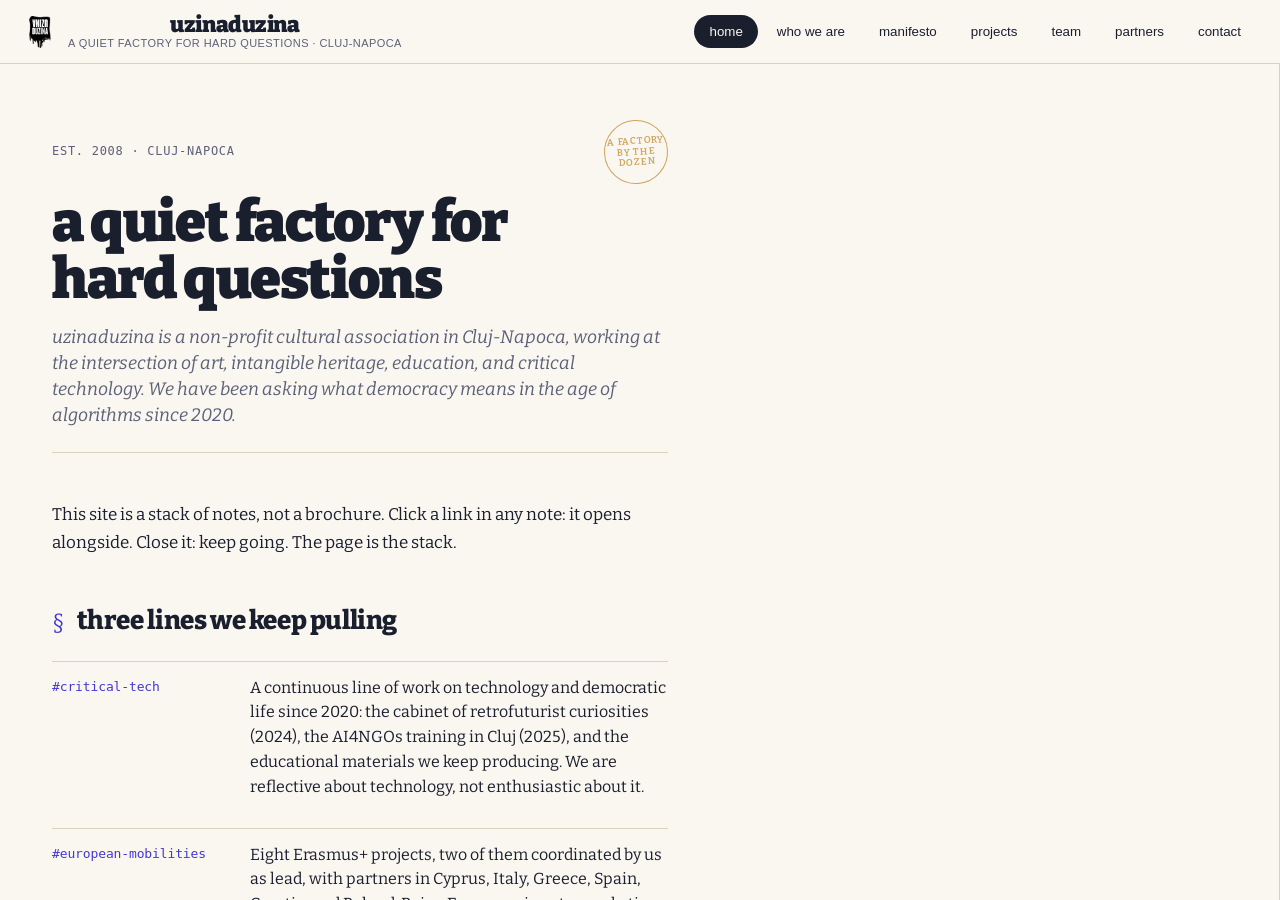
==== index.html @ 13a7df8e "Initial commit: uzinaduzina.org static site Stacked-notes website. Plain HTML/CSS/JS — no build fram" ====
<!doctype html>
<html lang="en">
<head>
<meta charset="utf-8">
<meta name="viewport" content="width=device-width, initial-scale=1">
<title>uzinaduzina · a quiet factory for hard questions</title>
<meta name="description" content="uzinaduzina is a non-profit cultural association in Cluj-Napoca, working at the intersection of art, intangible heritage, education, and critical technology. Five years of work on AI and democracy, 17 European projects, 11 partners across six countries.">
<link rel="canonical" href="https://uzinaduzina.org/">
<script>
// Suppress benign ResizeObserver loop warning (browser-internal, not user code).
window.addEventListener('error', (e) => {
  if (e && e.message && /ResizeObserver loop/i.test(e.message)) {
    e.stopImmediatePropagation();
    e.preventDefault();
    return false;
  }
}, true);
const _origErr = window.onerror;
window.onerror = function(msg) {
  if (typeof msg === 'string' && /ResizeObserver loop/i.test(msg)) return true;
  if (_origErr) return _origErr.apply(this, arguments);
  return false;
};
</script>
<link rel="stylesheet" href="assets/site.css">
</head>
<body>

<header class="chrome">
  <button class="brand" type="button" aria-label="uzinaduzina home">
    <img src="assets/logo-uzinaduzina.png" alt="">
    <span class="brand-mark">
      <span class="name">uzinaduzina</span>
      <span class="tag">a quiet factory for hard questions · Cluj-Napoca</span>
    </span>
  </button>

  <nav class="chrome-nav" aria-label="primary"></nav>
</header>

<main class="stack" aria-label="stacked notes">
  <div class="stack-inner"></div>
</main>

<script src="assets/data.js"></script>
<script src="notes.js"></script>
<script src="app.js"></script>
</body>
</html>
---- assets/site.css ----
/* uzinaduzina · stacked-notes website
 * Bold, playful, editorial. Each note is a "card" in a horizontally-stacked column.
 * Click a link, the next note pushes in from the right.
 * Mobile: notes stack vertically, only one visible at a time.
 */

@import url('tokens.css');

* { box-sizing: border-box; }

html, body {
  height: 100%;
  margin: 0;
  background: var(--bg);
  color: var(--ink);
  overflow: hidden; /* the stack scroller handles layout */
}

@media (max-width: 900px) {
  html, body { overflow: auto; }
}

a { text-decoration: none; }
button { font-family: inherit; }

/* ============ TOP CHROME ============ */

.chrome {
  position: fixed;
  top: 0; left: 0; right: 0;
  z-index: 50;
  display: flex;
  align-items: center;
  gap: var(--space-5);
  padding: 14px 24px;
  background: var(--bg);
  border-bottom: 1px solid var(--rule);
}

.brand {
  display: flex;
  align-items: center;
  gap: 12px;
  cursor: pointer;
  border: 0;
  background: transparent;
  padding: 0;
}
.brand img {
  height: 32px;
  width: auto;
  display: block;
}
.brand-mark {
  display: flex;
  flex-direction: column;
  line-height: 1;
}
.brand-mark .name {
  font-family: var(--font-display);
  font-weight: 900;
  font-size: 22px;
  letter-spacing: -0.02em;
  color: var(--ink);
}
.brand-mark .tag {
  font-family: var(--font-ui);
  font-size: 11px;
  letter-spacing: var(--tracking-meta);
  text-transform: uppercase;
  color: var(--ink-muted);
  margin-top: 2px;
}

.chrome-nav {
  margin-left: auto; /* push primary nav to the right edge */
  display: flex;
  gap: 4px;
  font-family: var(--font-ui);
  font-size: 13px;
  font-weight: 500;
}
.chrome-nav button {
  padding: 8px 14px;
  background: transparent;
  border: 1px solid transparent;
  border-radius: 999px;
  cursor: pointer;
  color: var(--ink);
  transition: background var(--dur-fast) var(--ease-out);
}
.chrome-nav button:hover { background: var(--bg-paper); }
.chrome-nav button.is-active {
  background: var(--ink);
  color: var(--bg);
}

@media (max-width: 720px) {
  .chrome { padding: 10px 14px; gap: 12px; }
  .brand-mark .tag { display: none; }
  .chrome-nav { display: none; }
}

/* ============ STACK ============ */

.stack {
  position: fixed;
  top: 64px;
  left: 0;
  right: 0;
  bottom: 0;
  overflow: hidden;
}

.stack-inner {
  display: flex;
  align-items: stretch;
  height: 100%;
  width: 100%;
}

/* ============ NOTE CARD ============ */

/* Default = active note: takes the remaining width, scrollable. */
.note {
  position: relative;
  /* Active default: grow to fill the remaining space. Spines override below. */
  flex-grow: 1;
  flex-shrink: 1;
  flex-basis: 0;
  min-width: 0;
  height: 100%;
  background: var(--bg);
  border-right: 1px solid var(--rule);
  overflow-y: auto;
  scrollbar-width: thin;
  scrollbar-color: var(--rule) transparent;
  /* Width transitions when a column is promoted to active or demoted to spine.
     Both flex-grow and flex-basis are interpolated; together they smoothly
     resize from 64px → fill (and back). */
  transition:
    flex-grow var(--dur-active, 380ms) cubic-bezier(.2, 0, 0, 1),
    flex-basis var(--dur-active, 380ms) cubic-bezier(.2, 0, 0, 1),
    flex-shrink var(--dur-active, 380ms) cubic-bezier(.2, 0, 0, 1),
    background var(--dur-base) var(--ease-out);
  animation: noteSlide 380ms var(--ease-out);
}
.note::-webkit-scrollbar { width: 6px; }
.note::-webkit-scrollbar-thumb { background: var(--rule); border-radius: 3px; }

@keyframes noteSlide {
  from { transform: translateX(20px); opacity: 0; }
  to { transform: translateX(0); opacity: 1; }
}

/* Stacked (collapsed) notes: vertical spines on the left edge. */
.note.is-spine {
  flex-grow: 0;
  flex-shrink: 0;
  flex-basis: 64px;
  width: auto;
  overflow: hidden;
  cursor: pointer;
  background: var(--bg-paper);
  border-right: 1px solid var(--rule);
  animation: none;
}
.note.is-spine:hover { background: var(--bg-sunk); width: 72px; }
.note.is-spine[data-accent="ochre"] { background: #F4E9D0; }
.note.is-spine[data-accent="green"] { background: #E7EEDD; }
.note.is-spine[data-accent="indigo"] { background: var(--accent-soft); }

/* Hide normal note innards on spines */
.note.is-spine .note-inner { display: none; }
.note.is-spine .scroll-hint { display: none; }

/* Spine custom UI */
.spine-head {
  display: none;
}
.note.is-spine .spine-head {
  display: flex;
  flex-direction: column;
  height: 100%;
  /* top padding leaves the X clear (28px button + 10px offset + 12px gap);
     bottom padding leaves the depth number clear */
  padding: 50px 0 38px;
  position: relative;
}

.note.is-spine .spine-close {
  position: absolute;
  top: 10px;
  left: 50%;
  transform: translateX(-50%);
  width: 28px;
  height: 28px;
  border-radius: 999px;
  border: 1px solid var(--ink);
  background: var(--bg);
  cursor: pointer;
  display: flex;
  align-items: center;
  justify-content: center;
  font-size: 16px;
  line-height: 1;
  color: var(--ink);
  transition: all var(--dur-fast) var(--ease-out);
  z-index: 5;
  font-family: var(--font-display);
  font-weight: 700;
}
.note.is-spine .spine-close:hover {
  background: var(--ink);
  color: var(--bg);
}

.note.is-spine .spine-num {
  position: absolute;
  bottom: 12px;
  left: 0;
  right: 0;
  text-align: center;
  font-family: var(--font-mono);
  font-size: 11px;
  color: var(--ink-muted);
  letter-spacing: 0.06em;
}

/* Big rotated label running up the spine */
.note.is-spine .spine-label {
  flex: 1;
  display: flex;
  align-items: center;
  justify-content: center;
  font-family: var(--font-display);
  font-weight: 800;
  font-size: 18px;
  letter-spacing: -0.01em;
  color: var(--ink);
  /* rotate to read bottom-to-top */
  writing-mode: vertical-rl;
  transform: rotate(180deg);
  white-space: nowrap;
  padding: 24px 0;
  text-overflow: ellipsis;
  overflow: hidden;
  max-height: 100%;
}

.note.is-spine .spine-kicker {
  font-family: var(--font-ui);
  font-size: 10px;
  font-weight: 600;
  letter-spacing: 0.14em;
  text-transform: uppercase;
  color: var(--ink-muted);
  writing-mode: vertical-rl;
  transform: rotate(180deg);
  text-align: center;
  white-space: nowrap;
  margin: 0 auto;
}

.note.is-spine[data-accent="ochre"] .spine-kicker::before,
.note.is-spine[data-accent="green"] .spine-kicker::before,
.note.is-spine[data-accent="indigo"] .spine-kicker::before {
  content: "";
  display: block;
  width: 10px;
  height: 10px;
  border-radius: 999px;
  margin: 0 auto 8px;
  background: var(--accent);
}
.note.is-spine[data-accent="ochre"] .spine-kicker::before { background: var(--ochre); }
.note.is-spine[data-accent="green"] .spine-kicker::before { background: var(--green); }

/* The first note in the stack (when active) has paper background — feels like the cover */
.note.is-active[data-id="home"] { background: var(--bg-paper); }

/* Distinct backgrounds per accent on the active note — playful variety */
.note.is-active[data-accent="ochre"] { background: #FDF7EC; }
.note.is-active[data-accent="green"] { background: #F4F6EE; }
.note.is-active[data-accent="indigo"] { background: var(--bg); }

.note-inner {
  padding: 48px 52px 96px;
  max-width: 720px;
}

@media (max-width: 720px) {
  /* Mobile layout, mirroring desktop's left↔right "column" idea on the
     vertical axis:
       chrome (fixed at the top) → active note (fills the middle) → all
       remaining spines pinned together at the bottom.
     Tapping a bottom spine promotes it to the active position; the previous
     active joins the bottom stack. */
  :root {
    --chrome-h: 54px;        /* fixed chrome bar height on mobile */
    --spine-h: 46px;         /* one spine row height */
  }

  /* The page (body) is the scroll container on mobile. */
  html, body {
    height: auto;
    overflow: visible;
  }
  .stack {
    position: static;
    top: auto;
    overflow: visible;
    height: auto;
  }
  .stack-inner {
    flex-direction: column;
    width: 100%;
    padding-top: var(--chrome-h);
    /* reserve room at the bottom equal to the stacked spine bar */
    padding-bottom: calc(var(--spine-count, 0) * var(--spine-h));
  }

  .note {
    width: 100%;
    height: auto;
    border-right: 0;
    border-bottom: 1px solid var(--rule);
    overflow: visible;
    transition: background var(--dur-base) var(--ease-out);
  }

  /* Active note: appears immediately below the chrome and takes whatever
     vertical room remains after the chrome and the bottom spine bar. */
  .note.is-active {
    order: 1;
    flex-basis: auto;
    flex-grow: 0;
    height: auto;
    min-height: calc(100vh - var(--chrome-h) - var(--spine-count, 0) * var(--spine-h));
  }

  /* Spines: pinned at the bottom of the viewport, stacked one above the
     other. --spine-index is set by app.js: 0 = bottom-most, growing upward. */
  .note.is-spine {
    order: 2;
    position: fixed;
    left: 0;
    right: 0;
    bottom: calc(var(--spine-index, 0) * var(--spine-h));
    width: 100%;
    height: var(--spine-h);
    min-height: var(--spine-h);
    flex-basis: auto;
    overflow: hidden;
    z-index: 10;
    border-top: 1px solid var(--rule);
    border-bottom: 0;
  }
  /* The single spine row immediately above the active border looks heavier
     because the active's own bottom border and the spine's top border meet.
     Drop one of them on the top-most spine. */
  .note.is-spine .spine-head {
    flex-direction: row;
    align-items: center;
    height: 100%;
    padding: 0 14px;
    gap: 12px;
  }
  .note.is-spine .spine-close {
    position: static;
    transform: none;
    flex-shrink: 0;
    width: 26px;
    height: 26px;
  }
  .note.is-spine .spine-label {
    writing-mode: horizontal-tb;
    transform: none;
    flex: 1;
    justify-content: flex-start;
    font-size: 15px;
    padding: 0;
    white-space: nowrap;
    overflow: hidden;
    text-overflow: ellipsis;
    display: block;
    line-height: 1.2;
    text-align: left;
  }
  .note.is-spine .spine-kicker {
    writing-mode: horizontal-tb;
    transform: none;
    margin: 0;
    flex-shrink: 0;
    /* hide the rotated kicker on the bottom strip — too noisy at this size */
    display: none;
  }
  .note.is-spine .spine-kicker::before { display: none; }
  .note.is-spine .spine-num {
    position: static;
    flex-shrink: 0;
  }

  .note-inner { padding: 28px 20px 56px; }
}

/* ============ NOTE HEADER ============ */

.note-head {
  position: relative;
  margin-bottom: var(--space-7);
  padding-bottom: var(--space-5);
  padding-right: 56px; /* reserve room for the close × so titles don't run into it */
  border-bottom: 1px solid var(--rule);
}
.note:first-child .note-head { padding-right: 0; }

.note-kicker {
  font-family: var(--font-ui);
  font-size: 11px;
  font-weight: 600;
  letter-spacing: 0.14em;
  text-transform: uppercase;
  color: var(--ink-muted);
  margin-bottom: 18px;
  display: flex;
  align-items: center;
  gap: 10px;
}
.note-kicker::before {
  content: "";
  display: inline-block;
  width: 14px;
  height: 14px;
  border-radius: 999px;
  background: var(--accent);
}
.note[data-accent="ochre"] .note-kicker::before { background: var(--ochre); }
.note[data-accent="green"] .note-kicker::before { background: var(--green); }

.note-title {
  font-family: var(--font-display);
  font-weight: 900;
  font-size: clamp(36px, 4.6vw, 56px);
  line-height: 1.02;
  letter-spacing: -0.025em;
  color: var(--ink);
  margin: 0 0 16px;
  text-wrap: balance;
}

.note-title em {
  font-style: italic;
  color: var(--accent);
}
.note[data-accent="ochre"] .note-title em { color: var(--ochre); }
.note[data-accent="green"] .note-title em { color: var(--green); }

.note-subtitle {
  font-family: var(--font-body);
  font-size: 18px;
  font-style: italic;
  line-height: 1.45;
  color: var(--ink-muted);
  margin: 0;
}

.note-pills {
  display: flex;
  flex-wrap: wrap;
  gap: 6px;
  margin-top: 18px;
}
.note-pill {
  font-family: var(--font-ui);
  font-size: 11px;
  letter-spacing: 0.04em;
  font-weight: 500;
  padding: 4px 10px;
  border: 1px solid var(--rule);
  border-radius: 999px;
  color: var(--ink-muted);
  background: var(--bg);
}
.note-pill.on {
  background: var(--green-soft);
  border-color: transparent;
  color: var(--green);
  font-weight: 600;
}

/* close button on each note (except first) */
.note-close {
  position: absolute;
  top: 20px;
  right: 20px;
  width: 32px;
  height: 32px;
  border-radius: 999px;
  border: 1px solid var(--rule);
  background: var(--bg);
  cursor: pointer;
  display: flex;
  align-items: center;
  justify-content: center;
  font-size: 18px;
  line-height: 1;
  color: var(--ink-muted);
  transition: all var(--dur-fast) var(--ease-out);
  z-index: 5;
}
.note-close:hover {
  background: var(--ink);
  color: var(--bg);
  border-color: var(--ink);
}
.note:first-child .note-close { display: none; }

/* depth indicator down the left edge of subsequent notes */
.note-depth {
  position: absolute;
  top: 0;
  left: 0;
  bottom: 0;
  width: 4px;
  background: var(--accent);
  opacity: 0.5;
}
.note[data-accent="ochre"] .note-depth { background: var(--ochre); }
.note[data-accent="green"] .note-depth { background: var(--green); }
.note:first-child .note-depth { display: none; }

/* ============ BODY BLOCKS ============ */

.note-body { font-size: 17px; line-height: 1.65; }

.b-lede {
  font-family: var(--font-display);
  font-style: italic;
  font-weight: 500;
  font-size: 22px;
  line-height: 1.4;
  color: var(--ink);
  margin: 0 0 var(--space-6);
  text-wrap: pretty;
  position: relative;
  padding-left: 18px;
  border-left: 3px solid var(--accent);
}
.note[data-accent="ochre"] .b-lede { border-color: var(--ochre); }
.note[data-accent="green"] .b-lede { border-color: var(--green); }

.b-p { margin: 0 0 var(--space-5); text-wrap: pretty; }

.b-h2 {
  font-family: var(--font-display);
  font-weight: 800;
  font-size: 26px;
  line-height: 1.2;
  letter-spacing: -0.015em;
  margin: var(--space-7) 0 var(--space-3);
  color: var(--ink);
  display: flex;
  align-items: baseline;
  gap: 12px;
}
.b-h2::before {
  content: "§";
  font-weight: 400;
  color: var(--accent);
  font-size: 22px;
}
.note[data-accent="ochre"] .b-h2::before { color: var(--ochre); }
.note[data-accent="green"] .b-h2::before { color: var(--green); }

.b-callout {
  margin: var(--space-6) 0;
  padding: 22px 24px;
  background: var(--bg-paper);
  border-radius: var(--radius-3);
  font-family: var(--font-display);
  font-style: italic;
  font-size: 19px;
  line-height: 1.5;
  color: var(--ink);
  border: 1px solid var(--rule);
  position: relative;
}
.note[data-accent="ochre"] .b-callout { background: var(--ochre-soft); border-color: transparent; }
.note[data-accent="green"] .b-callout { background: var(--green-soft); border-color: transparent; }
.note[data-accent="indigo"] .b-callout { background: var(--accent-soft); border-color: transparent; }

.b-callout-cta {
  margin: var(--space-6) 0;
  padding: 24px;
  background: var(--ink);
  color: var(--bg);
  border-radius: var(--radius-3);
}
.b-callout-cta p {
  margin: 0 0 12px;
  font-style: italic;
  font-size: 18px;
}
.b-callout-cta .email {
  display: inline-block;
  font-family: var(--font-mono);
  font-size: 15px;
  padding: 10px 14px;
  background: rgba(255,255,255,0.1);
  border-radius: var(--radius-2);
  color: var(--bg);
}
.b-callout-cta .email:hover { background: var(--accent); }

.b-shout {
  margin: var(--space-7) 0;
  font-family: var(--font-display);
  font-weight: 900;
  font-size: 28px;
  line-height: 1.15;
  letter-spacing: -0.01em;
  color: var(--ink);
  text-transform: uppercase;
  border-top: 4px solid var(--ink);
  border-bottom: 4px solid var(--ink);
  padding: 22px 0;
  text-wrap: balance;
}

.b-shout-quote {
  margin: var(--space-7) 0;
  font-family: var(--font-display);
  font-style: italic;
  font-weight: 600;
  font-size: 24px;
  line-height: 1.3;
  color: var(--accent);
  position: relative;
  padding-left: 36px;
  text-wrap: pretty;
}
.note[data-accent="ochre"] .b-shout-quote { color: var(--ochre); }
.note[data-accent="green"] .b-shout-quote { color: var(--green); }
.b-shout-quote::before {
  content: "\201C";
  position: absolute;
  left: 0;
  top: -10px;
  font-size: 64px;
  font-weight: 900;
  font-style: normal;
  line-height: 1;
  opacity: 0.3;
}
.b-shout-quote .who {
  display: block;
  margin-top: 10px;
  font-family: var(--font-ui);
  font-style: normal;
  font-size: 13px;
  font-weight: 500;
  letter-spacing: 0.04em;
  color: var(--ink-muted);
  text-transform: uppercase;
}

/* ---- tag rows (3 threads, etc) ---- */
.b-tags { margin: var(--space-5) 0 var(--space-6); display: grid; gap: 14px; }
.tag-row {
  display: grid;
  grid-template-columns: 180px 1fr;
  gap: 18px;
  padding: 14px 0;
  border-top: 1px solid var(--rule);
}
.tag-row:last-child { border-bottom: 1px solid var(--rule); }
.tag-row .t {
  font-family: var(--font-mono);
  font-size: 13px;
  font-weight: 500;
  color: var(--accent);
  letter-spacing: -0.01em;
  align-self: start;
}
.note[data-accent="ochre"] .tag-row .t { color: var(--ochre); }
.note[data-accent="green"] .tag-row .t { color: var(--green); }
.tag-row .x { font-size: 16px; line-height: 1.55; color: var(--ink); }

@media (max-width: 540px) {
  .tag-row { grid-template-columns: 1fr; gap: 6px; }
}

/* ---- card grid ---- */
.b-cards {
  display: grid;
  grid-template-columns: 1fr 1fr;
  gap: 12px;
  margin: var(--space-5) 0 var(--space-6);
}
.card-tile {
  display: block;
  padding: 18px 20px;
  background: var(--bg);
  border: 1px solid var(--rule);
  border-radius: var(--radius-3);
  cursor: pointer;
  transition: all var(--dur-base) var(--ease-out);
  position: relative;
  overflow: hidden;
}
.card-tile:hover {
  background: var(--ink);
  color: var(--bg);
  border-color: var(--ink);
  transform: translateY(-2px);
}
.card-tile .lbl {
  font-family: var(--font-display);
  font-weight: 800;
  font-size: 18px;
  line-height: 1.2;
  letter-spacing: -0.01em;
  margin: 0 0 4px;
  display: block;
}
.card-tile .sub {
  display: block;
  font-family: var(--font-body);
  font-size: 14px;
  font-style: italic;
  color: var(--ink-muted);
  line-height: 1.4;
}
.card-tile:hover .sub { color: rgba(255,255,255,0.7); }
.card-tile.is-static { cursor: default; }
.card-tile.is-static:hover {
  background: var(--bg);
  color: var(--ink);
  border-color: var(--rule);
  transform: none;
}
.card-tile.is-static:hover .sub { color: var(--ink-muted); }

@media (max-width: 540px) {
  .b-cards { grid-template-columns: 1fr; }
}

/* ---- principle (manifesto numbered) ---- */
.b-principle {
  margin: var(--space-6) 0;
  display: grid;
  grid-template-columns: 80px 1fr;
  gap: 18px;
  padding: 22px 0;
  border-top: 1px dashed var(--rule);
}
.b-principle:last-of-type { border-bottom: 1px dashed var(--rule); }

.b-principle .num {
  font-family: var(--font-display);
  font-weight: 900;
  font-size: 56px;
  line-height: 1;
  color: var(--ochre);
  letter-spacing: -0.04em;
  font-feature-settings: "tnum";
}
.b-principle .pbody h3 {
  font-family: var(--font-display);
  font-weight: 800;
  font-size: 22px;
  line-height: 1.2;
  letter-spacing: -0.01em;
  color: var(--ink);
  margin: 0 0 10px;
}
.b-principle .pbody .ptext {
  font-size: 17px;
  line-height: 1.6;
  margin: 0 0 10px;
  color: var(--ink);
}
.b-principle .pbody .pex {
  font-family: var(--font-ui);
  font-size: 12px;
  font-weight: 500;
  letter-spacing: 0.04em;
  text-transform: uppercase;
  color: var(--ink-muted);
}
.b-principle .pbody .pex::before {
  content: "ex. ";
  color: var(--ochre);
  font-weight: 700;
}

@media (max-width: 540px) {
  .b-principle { grid-template-columns: 1fr; gap: 4px; }
  .b-principle .num { font-size: 40px; }
}

/* ---- numbered list (track / edition) ---- */
.b-numbered { margin: var(--space-5) 0 var(--space-6); }
.num-row {
  display: grid;
  grid-template-columns: 56px 1fr;
  gap: 16px;
  padding: 16px 0;
  border-top: 1px solid var(--rule);
}
.num-row:last-child { border-bottom: 1px solid var(--rule); }
.num-row .n {
  font-family: var(--font-display);
  font-weight: 800;
  font-size: 28px;
  line-height: 1;
  color: var(--accent);
  letter-spacing: -0.02em;
}
.note[data-accent="ochre"] .num-row .n { color: var(--ochre); }
.note[data-accent="green"] .num-row .n { color: var(--green); }
.num-row .ttl {
  font-family: var(--font-display);
  font-weight: 700;
  font-size: 18px;
  margin: 0 0 4px;
  color: var(--ink);
}
.num-row .sub {
  font-size: 15px;
  line-height: 1.55;
  color: var(--ink);
}

/* ---- timeline ---- */
.b-timeline { margin: var(--space-5) 0 var(--space-6); }
.tl-row {
  display: grid;
  grid-template-columns: 110px 1fr;
  gap: 18px;
  padding: 16px 0;
  border-top: 1px solid var(--rule);
}
.tl-row:last-child { border-bottom: 1px solid var(--rule); }
.tl-row .yr {
  font-family: var(--font-display);
  font-weight: 800;
  font-size: 18px;
  letter-spacing: -0.01em;
  color: var(--accent);
  position: relative;
}
.tl-row .yr::after {
  content: "";
  position: absolute;
  top: 50%;
  right: 0;
  width: 8px;
  height: 1px;
  background: var(--rule);
}
.tl-row .txt { font-size: 16px; line-height: 1.55; }

@media (max-width: 540px) {
  .tl-row { grid-template-columns: 1fr; gap: 4px; }
}

/* ---- project list ---- */
.b-project-list { margin: var(--space-5) 0; }
.proj-row {
  display: grid;
  grid-template-columns: 56px 1fr auto;
  gap: 18px;
  align-items: baseline;
  padding: 22px 0;
  border-top: 1px solid var(--rule);
  cursor: pointer;
  transition: padding var(--dur-base) var(--ease-out);
  position: relative;
}
.proj-row:last-child { border-bottom: 1px solid var(--rule); }
.proj-row:hover { padding-left: 12px; }
.proj-row::after {
  content: "→";
  position: absolute;
  right: 0;
  top: 22px;
  font-family: var(--font-display);
  font-weight: 700;
  font-size: 22px;
  color: var(--ink-muted);
  transition: transform var(--dur-base) var(--ease-out), color var(--dur-base) var(--ease-out);
}
.proj-row:hover::after {
  transform: translateX(6px);
  color: var(--accent);
}
.proj-row .n {
  font-family: var(--font-mono);
  font-size: 13px;
  color: var(--ink-muted);
  letter-spacing: 0;
  align-self: center;
}
.proj-row .ttl {
  font-family: var(--font-display);
  font-weight: 800;
  font-size: 24px;
  line-height: 1.15;
  letter-spacing: -0.015em;
  color: var(--ink);
  margin: 0 0 4px;
}
.proj-row .tagline {
  font-style: italic;
  font-size: 16px;
  line-height: 1.45;
  color: var(--ink);
  margin: 0 0 6px;
  text-wrap: pretty;
}
.proj-row .sub {
  font-family: var(--font-ui);
  font-size: 12px;
  letter-spacing: 0.04em;
  color: var(--ink-muted);
  text-transform: uppercase;
}
.proj-row::after { padding-right: 20px; }

@media (max-width: 540px) {
  .proj-row { grid-template-columns: 40px 1fr; padding-right: 30px; }
  .proj-row .ttl { font-size: 20px; }
}

/* ---- tag strip ---- */
.b-tag-strip {
  display: flex;
  flex-wrap: wrap;
  gap: 6px;
  margin: var(--space-4) 0 var(--space-6);
}
.tag-chip {
  font-family: var(--font-ui);
  font-size: 12px;
  font-weight: 500;
  padding: 6px 12px;
  background: var(--bg-paper);
  border: 1px solid var(--rule);
  border-radius: 999px;
  color: var(--ink);
  letter-spacing: 0.01em;
}
.note[data-accent="ochre"] .tag-chip { background: var(--bg); border-color: var(--ochre-soft); }
.note[data-accent="green"] .tag-chip { background: var(--bg); border-color: var(--green-soft); }

/* ---- links list ---- */
.b-links { margin: var(--space-4) 0 var(--space-6); display: grid; gap: 4px; }
.link-row {
  display: flex;
  align-items: baseline;
  gap: 10px;
  padding: 10px 0;
  border-bottom: 1px dotted var(--rule);
  font-family: var(--font-display);
  font-weight: 500;
  font-size: 17px;
  color: var(--accent);
  cursor: pointer;
  transition: padding var(--dur-fast) var(--ease-out);
}
.link-row:hover { padding-left: 8px; }
.link-row::before {
  content: "→";
  font-weight: 700;
  font-size: 18px;
  color: var(--ink-muted);
}
.link-row:hover::before { color: var(--accent); }
.note[data-accent="ochre"] .link-row { color: var(--ochre); }
.note[data-accent="green"] .link-row { color: var(--green); }

/* ---- signers ---- */
.b-signers {
  margin: var(--space-5) 0;
  display: grid;
  gap: 0;
  grid-template-columns: repeat(2, 1fr);
}
.signer {
  font-family: var(--font-display);
  font-weight: 500;
  font-size: 15px;
  line-height: 1.35;
  padding: 10px 14px 10px 0;
  border-top: 1px solid var(--rule);
  color: var(--ink);
}
.signer::before {
  content: "✓ ";
  color: var(--ochre);
  font-weight: 800;
  margin-right: 4px;
}

@media (max-width: 540px) {
  .b-signers { grid-template-columns: 1fr; }
}

/* ---- addresses ---- */
.b-addresses { margin: var(--space-4) 0 var(--space-6); }
.addr-row {
  display: grid;
  grid-template-columns: 200px 1fr;
  gap: 14px;
  padding: 14px 0;
  border-top: 1px solid var(--rule);
}
.addr-row:last-child { border-bottom: 1px solid var(--rule); }
.addr-row .lbl {
  font-family: var(--font-ui);
  font-size: 12px;
  letter-spacing: 0.04em;
  text-transform: uppercase;
  color: var(--ink-muted);
}
.addr-row .val {
  font-family: var(--font-mono);
  font-size: 15px;
  color: var(--ink);
}

@media (max-width: 540px) {
  .addr-row { grid-template-columns: 1fr; gap: 2px; }
}

/* ---- divider asterism ---- */
.b-asterism {
  text-align: center;
  font-family: var(--font-display);
  font-weight: 700;
  font-size: 22px;
  color: var(--accent);
  margin: var(--space-7) 0;
  letter-spacing: 0.5em;
}

/* ============ FOOTER MICROCOPY (inside last note's footer) ============ */
.note-foot {
  margin-top: var(--space-8);
  padding-top: var(--space-5);
  border-top: 1px solid var(--rule);
  font-family: var(--font-ui);
  font-size: 12px;
  letter-spacing: 0.04em;
  text-transform: uppercase;
  color: var(--ink-muted);
  display: flex;
  justify-content: space-between;
  gap: 16px;
}

/* ============ HOMEPAGE COVER FLOURISH ============ */

.cover-flourish {
  position: relative;
  margin: 0 0 var(--space-6);
  padding: 30px 0 0;
}
.cover-flourish .yr {
  font-family: var(--font-mono);
  font-size: 12px;
  letter-spacing: 0.06em;
  color: var(--ink-muted);
}
.cover-flourish .stamp {
  /* Subordinate to the chrome logo. Smaller, lighter weight, less rotation,
     and a transparent background so it reads as a flourish, not a competing
     mark. */
  position: absolute;
  top: 8px;
  right: 0;
  width: 64px;
  height: 64px;
  border: 1px solid var(--ochre);
  border-radius: 50%;
  display: flex;
  align-items: center;
  justify-content: center;
  text-align: center;
  font-family: var(--font-display);
  font-weight: 600;
  font-size: 9.5px;
  line-height: 1.15;
  color: var(--ochre);
  text-transform: uppercase;
  letter-spacing: 0.08em;
  transform: rotate(-4deg);
  background: transparent;
  opacity: 0.85;
}

/* Scroll hint shown on first note */
.scroll-hint {
  position: absolute;
  right: 24px;
  bottom: 24px;
  font-family: var(--font-ui);
  font-size: 11px;
  letter-spacing: 0.1em;
  text-transform: uppercase;
  color: var(--ink-muted);
  display: flex;
  align-items: center;
  gap: 8px;
  pointer-events: none;
  animation: hintBlink 2.4s ease-in-out infinite;
}
.scroll-hint::after {
  content: "→";
  font-family: var(--font-display);
  font-size: 16px;
}
@keyframes hintBlink {
  0%, 100% { opacity: 0.55; transform: translateX(0); }
  50% { opacity: 1; transform: translateX(4px); }
}

@media (max-width: 720px) {
  .scroll-hint { display: none; }
  .cover-flourish .stamp { width: 54px; height: 54px; font-size: 8.5px; }
}

/* ============ MARKDOWN-RENDERED BODY (.b-md) ============ */
/* Notes loaded from content/<id>.md render their body inside .b-md.
   Element styles mirror the hardcoded blocks above. */

.b-md p { margin: 0 0 var(--space-5); text-wrap: pretty; }

.b-md p.lede {
  font-family: var(--font-display);
  font-style: italic;
  font-weight: 500;
  font-size: 22px;
  line-height: 1.4;
  color: var(--ink);
  margin: 0 0 var(--space-6);
  text-wrap: pretty;
  padding-left: 18px;
  border-left: 3px solid var(--accent);
}
.note[data-accent="ochre"] .b-md p.lede { border-color: var(--ochre); }
.note[data-accent="green"] .b-md p.lede { border-color: var(--green); }

.b-md h2 {
  font-family: var(--font-display);
  font-weight: 800;
  font-size: 26px;
  line-height: 1.2;
  letter-spacing: -0.015em;
  margin: var(--space-7) 0 var(--space-3);
  color: var(--ink);
  display: flex;
  align-items: baseline;
  gap: 12px;
}
.b-md h2::before {
  content: "§";
  font-weight: 400;
  color: var(--accent);
  font-size: 22px;
}
.note[data-accent="ochre"] .b-md h2::before { color: var(--ochre); }
.note[data-accent="green"] .b-md h2::before { color: var(--green); }

.b-md h3 {
  font-family: var(--font-display);
  font-weight: 700;
  font-size: 19px;
  line-height: 1.25;
  margin: var(--space-6) 0 var(--space-2);
  color: var(--ink);
}

.b-md h4 {
  font-family: var(--font-ui);
  font-size: 13px;
  letter-spacing: 0.06em;
  text-transform: uppercase;
  font-weight: 600;
  margin: var(--space-6) 0 var(--space-2);
  color: var(--ink-muted);
}

.b-md a {
  color: var(--accent);
  text-decoration: underline;
  text-underline-offset: 3px;
  text-decoration-thickness: 1px;
  cursor: pointer;
}
.b-md a:hover { color: var(--accent-hover); text-decoration-thickness: 2px; }
.note[data-accent="ochre"] .b-md a { color: var(--ochre); }
.note[data-accent="green"] .b-md a { color: var(--green); }

.b-md strong { font-weight: 700; }
.b-md em { font-style: italic; }

.b-md ul, .b-md ol {
  margin: 0 0 var(--space-5);
  padding-left: 22px;
  text-wrap: pretty;
}
.b-md li { margin: 0 0 var(--space-2); }
.b-md ul { list-style: none; padding-left: 0; }
.b-md ul li {
  position: relative;
  padding-left: 22px;
}
.b-md ul li::before {
  content: "→";
  position: absolute;
  left: 0;
  top: 0;
  color: var(--accent);
  font-family: var(--font-display);
}
.note[data-accent="ochre"] .b-md ul li::before { color: var(--ochre); }
.note[data-accent="green"] .b-md ul li::before { color: var(--green); }

.b-md ol { list-style: decimal; }
.b-md ol li::marker { color: var(--ink-muted); font-family: var(--font-ui); font-size: 13px; }

.b-md blockquote {
  margin: var(--space-7) 0;
  font-family: var(--font-display);
  font-style: italic;
  font-weight: 500;
  font-size: 20px;
  line-height: 1.4;
  color: var(--accent);
  position: relative;
  padding-left: 36px;
  text-wrap: pretty;
}
.note[data-accent="ochre"] .b-md blockquote { color: var(--ochre); }
.note[data-accent="green"] .b-md blockquote { color: var(--green); }
.b-md blockquote::before {
  content: "\201C";
  position: absolute;
  left: 0;
  top: -10px;
  font-size: 64px;
  font-weight: 900;
  font-style: normal;
  line-height: 1;
  opacity: 0.3;
}

.b-md hr {
  border: 0;
  border-top: 1px solid var(--rule);
  margin: var(--space-7) 0;
}

.b-md code {
  font-family: var(--font-mono);
  font-size: 0.92em;
  background: var(--bg-paper);
  padding: 2px 6px;
  border-radius: var(--radius-1);
}

.b-md figure {
  margin: var(--space-6) 0;
}
.b-md figure img,
.b-md p img {
  display: block;
  width: 100%;
  height: auto;
  border-radius: var(--radius-3);
}
.b-md iframe {
  display: block;
  width: 100%;
  margin: var(--space-6) 0;
  border: 1px solid var(--rule);
  border-radius: var(--radius-3);
  background: var(--bg-paper);
}
.b-md figcaption {
  margin-top: 10px;
  font-family: var(--font-ui);
  font-size: 13px;
  color: var(--ink-muted);
  text-align: left;
}

/* ============ CONSTELLATION (.b-constellation) ============ */
/* SVG partner-and-project network for the partners note. Renders the same data
   as assets/data.js. Keep it inside .note-body but break out of the column to
   give the graph room. */

.b-constellation {
  margin: var(--space-6) 0;
  background: var(--bg-paper);
  border: 1px solid var(--rule);
  border-radius: var(--radius-3);
  overflow: hidden;
}
.constellation-grid {
  display: grid;
  grid-template-columns: 1fr 220px;
  gap: 0;
  min-height: 540px;
}
.constellation-svg {
  position: relative;
  padding: 16px;
}
.constellation-svg svg {
  display: block;
  max-width: 100%;
  height: auto;
}
.constellation-detail {
  border-left: 1px solid var(--rule);
  padding: 20px 18px;
  background: var(--bg);
  font-size: 14px;
  line-height: 1.5;
  display: flex;
  flex-direction: column;
  gap: 6px;
}
.cn-eyebrow {
  font-family: var(--font-ui);
  font-size: 10.5px;
  letter-spacing: 0.08em;
  text-transform: uppercase;
  color: var(--ink-muted);
  margin-top: 8px;
}
.cn-title {
  font-family: var(--font-display);
  font-weight: 700;
  font-size: 22px;
  line-height: 1.1;
  margin: 4px 0 6px;
  color: var(--ink);
}
.cn-note {
  font-style: italic;
  color: var(--ink-muted);
  margin: 0 0 6px;
}
.cn-rule {
  border: 0;
  border-top: 1px solid var(--rule);
  margin: 8px 0;
}
.cn-list {
  display: flex;
  flex-direction: column;
  margin-top: 4px;
}
.cn-list-row {
  display: flex;
  justify-content: space-between;
  align-items: baseline;
  gap: 10px;
  padding: 6px 0;
  border-bottom: 1px dotted var(--rule);
  cursor: pointer;
}
.cn-list-row:hover .cn-list-title { color: var(--accent); }
.cn-list-title {
  font-family: var(--font-display);
  font-size: 13px;
  font-weight: 500;
}
.cn-list-year {
  font-family: var(--font-ui);
  font-size: 10.5px;
  color: var(--ink-muted);
}
.cn-meta-label {
  font-family: var(--font-ui);
  font-size: 10.5px;
  letter-spacing: 0.08em;
  text-transform: uppercase;
  color: var(--ink-muted);
  margin-top: 6px;
}
.cn-meta-value {
  font-size: 14px;
  margin-bottom: 4px;
}
.cn-open {
  margin-top: 14px;
  align-self: flex-start;
  padding: 8px 12px;
  background: var(--ink);
  color: var(--bg);
  border: 0;
  border-radius: var(--radius-2);
  font-family: var(--font-ui);
  font-size: 12px;
  letter-spacing: 0.04em;
  cursor: pointer;
}
.cn-open:hover { background: var(--accent); }

@media (max-width: 720px) {
  .constellation-grid {
    grid-template-columns: 1fr;
    min-height: auto;
  }
  .constellation-detail {
    border-left: 0;
    border-top: 1px solid var(--rule);
  }
}

.b-md table {
  display: block;
  width: 100%;
  max-width: 100%;
  overflow-x: auto;        /* let wide tables scroll inside the column */
  border-collapse: collapse;
  margin: var(--space-6) 0;
  font-size: 14.5px;
  line-height: 1.45;
  border-top: 1px solid var(--ink);
  border-bottom: 1px solid var(--ink);
}
.b-md table thead { background: var(--bg-paper); }
.b-md th,
.b-md td {
  text-align: left;
  padding: 10px 14px 10px 0;
  border-bottom: 1px solid var(--rule);
  vertical-align: top;
}
.b-md th:first-child,
.b-md td:first-child { padding-left: 12px; }
.b-md th:last-child,
.b-md td:last-child { padding-right: 12px; }
.b-md th {
  font-family: var(--font-ui);
  font-size: 11.5px;
  text-transform: uppercase;
  letter-spacing: 0.08em;
  color: var(--ink-muted);
  font-weight: 600;
  border-bottom-color: var(--ink);
  white-space: nowrap;
}
.b-md tbody tr:last-child td { border-bottom: 0; }
.b-md tbody tr:hover { background: var(--bg-paper); }
.b-md td a { word-break: break-word; }
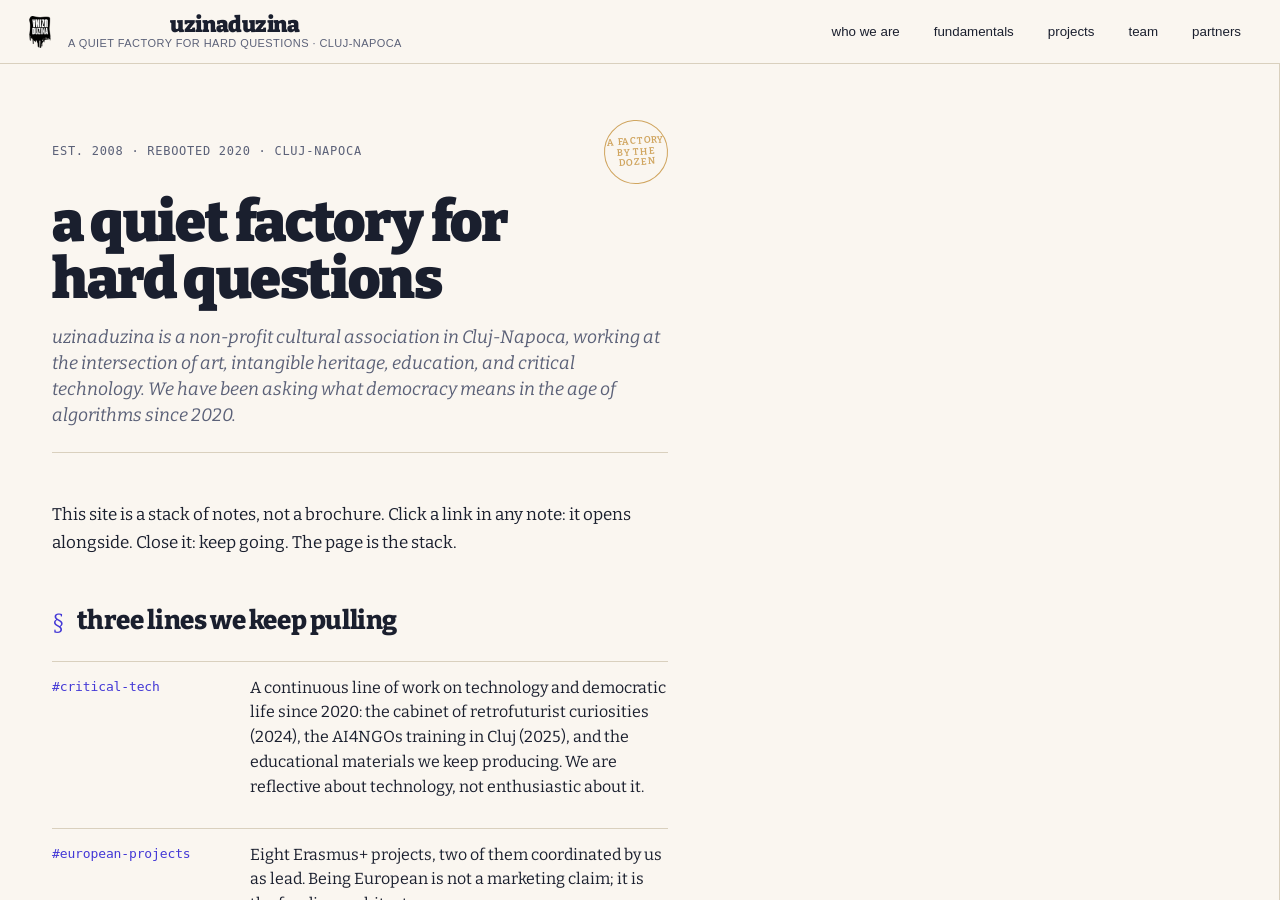
==== commit eb69de2c: "Update mobile navigation, domain docs, and team profiles" ====
--- a/index.html
+++ b/index.html
@@ -36,6 +36,13 @@
   </button>
 
   <nav class="chrome-nav" aria-label="primary"></nav>
+  <button class="mobile-menu-toggle" type="button" aria-label="open menu" aria-expanded="false" aria-controls="mobile-menu">
+    <svg class="solar-icon" aria-hidden="true" viewBox="0 0 24 24">
+      <path fill="currentColor" opacity=".5" d="M12 22c-4.714 0-7.071 0-8.536-1.465C2 19.072 2 16.714 2 12s0-7.071 1.464-8.536C4.93 2 7.286 2 12 2s7.071 0 8.535 1.464C22 4.93 22 7.286 22 12s0 7.071-1.465 8.535C19.072 22 16.714 22 12 22"/>
+      <path fill="currentColor" d="M18.75 8a.75.75 0 0 1-.75.75H6a.75.75 0 0 1 0-1.5h12a.75.75 0 0 1 .75.75m0 4a.75.75 0 0 1-.75.75H6a.75.75 0 0 1 0-1.5h12a.75.75 0 0 1 .75.75m0 4a.75.75 0 0 1-.75.75H6a.75.75 0 0 1 0-1.5h12a.75.75 0 0 1 .75.75"/>
+    </svg>
+  </button>
+  <nav class="mobile-menu" id="mobile-menu" aria-label="mobile primary" hidden></nav>
 </header>
 
 <main class="stack" aria-label="stacked notes">
--- a/assets/site.css
+++ b/assets/site.css
@@ -95,10 +95,96 @@
   color: var(--bg);
 }
 
+.solar-icon {
+  width: 20px;
+  height: 20px;
+  flex: 0 0 20px;
+  display: block;
+}
+
+.mobile-menu-toggle,
+.mobile-menu {
+  display: none;
+}
+
 @media (max-width: 720px) {
-  .chrome { padding: 10px 14px; gap: 12px; }
+  .chrome { padding: 10px 14px; gap: 12px; min-height: var(--chrome-h); }
   .brand-mark .tag { display: none; }
   .chrome-nav { display: none; }
+  .brand-mark .name { font-size: 21px; letter-spacing: 0; }
+  .mobile-menu-toggle {
+    margin-left: auto;
+    width: 38px;
+    height: 38px;
+    border: 1px solid var(--rule);
+    border-radius: 999px;
+    background: var(--bg-paper);
+    color: var(--ink);
+    display: grid;
+    place-items: center;
+    cursor: pointer;
+    font-family: var(--font-display);
+    font-weight: 700;
+    transition: background var(--dur-fast) var(--ease-out),
+                color var(--dur-fast) var(--ease-out),
+                border-color var(--dur-fast) var(--ease-out);
+  }
+  .mobile-menu-toggle[aria-expanded="true"] {
+    background: var(--ink);
+    color: var(--bg);
+    border-color: var(--ink);
+  }
+  .mobile-menu-toggle:focus-visible,
+  .mobile-menu-item:focus-visible {
+    outline: 2px solid var(--accent);
+    outline-offset: 2px;
+  }
+  .mobile-menu {
+    position: fixed;
+    top: calc(var(--chrome-h) + 8px);
+    left: 12px;
+    right: 12px;
+    z-index: 70;
+    display: grid;
+    grid-template-columns: 1fr 1fr;
+    gap: 6px;
+    padding: 8px;
+    background: var(--bg);
+    border: 1px solid var(--rule);
+    border-radius: var(--radius-3);
+  }
+  .mobile-menu[hidden] { display: none; }
+  .mobile-menu-item {
+    min-width: 0;
+    min-height: 42px;
+    display: flex;
+    align-items: center;
+    gap: 9px;
+    padding: 9px 10px;
+    border: 1px solid transparent;
+    border-radius: var(--radius-3);
+    background: transparent;
+    color: var(--ink);
+    font-family: var(--font-display);
+    font-size: 16px;
+    font-weight: 700;
+    line-height: 1.1;
+    text-align: left;
+    cursor: pointer;
+  }
+  .mobile-menu-item .solar-icon {
+    color: var(--accent);
+  }
+  .mobile-menu-item.is-active {
+    background: var(--accent-soft);
+    border-color: var(--rule-soft);
+  }
+  .mobile-menu-item span {
+    min-width: 0;
+    overflow: hidden;
+    text-overflow: ellipsis;
+    white-space: nowrap;
+  }
 }
 
 /* ============ STACK ============ */
@@ -355,6 +441,12 @@
     z-index: 10;
     border-top: 1px solid var(--rule);
     border-bottom: 0;
+    touch-action: manipulation;
+    -webkit-tap-highlight-color: transparent;
+  }
+  .note.is-spine:hover {
+    width: 100%;
+    flex-basis: auto;
   }
   /* The single spine row immediately above the active border looks heavier
      because the active's own bottom border and the spine's top border meet.
@@ -471,6 +563,42 @@
   gap: 6px;
   margin-top: 18px;
 }
+
+/* "Next principle →" button placed in the principle note header. Bigger and
+   more visible than a "Read alongside" link at the bottom. */
+.note-nav-next {
+  display: inline-flex;
+  align-items: center;
+  gap: 14px;
+  margin-top: 22px;
+  padding: 12px 18px 12px 22px;
+  background: var(--ink);
+  color: var(--bg);
+  border-radius: var(--radius-3);
+  font-family: var(--font-display);
+  font-weight: 600;
+  font-size: 16px;
+  letter-spacing: -0.005em;
+  text-decoration: none;
+  cursor: pointer;
+  transition: background var(--dur-fast) var(--ease-out),
+              transform var(--dur-fast) var(--ease-out);
+}
+.note-nav-next:hover {
+  background: var(--accent);
+  transform: translateX(2px);
+}
+.note-nav-next .lbl {
+  text-transform: lowercase;
+}
+.note-nav-next .arr {
+  font-size: 22px;
+  line-height: 1;
+  transition: transform var(--dur-fast) var(--ease-out);
+}
+.note-nav-next:hover .arr {
+  transform: translateX(4px);
+}
 .note-pill {
   font-family: var(--font-ui);
   font-size: 11px;
@@ -1058,7 +1186,22 @@
   color: var(--ink-muted);
   display: flex;
   justify-content: space-between;
+  align-items: center;
+  flex-wrap: wrap;
   gap: 16px;
+}
+
+.note-foot-contact {
+  color: var(--ink);
+  font-family: var(--font-display);
+  font-size: 15px;
+  font-weight: 700;
+  letter-spacing: 0;
+  text-transform: none;
+}
+
+.note-foot-contact:hover {
+  color: var(--accent);
 }
 
 /* ============ HOMEPAGE COVER FLOURISH ============ */
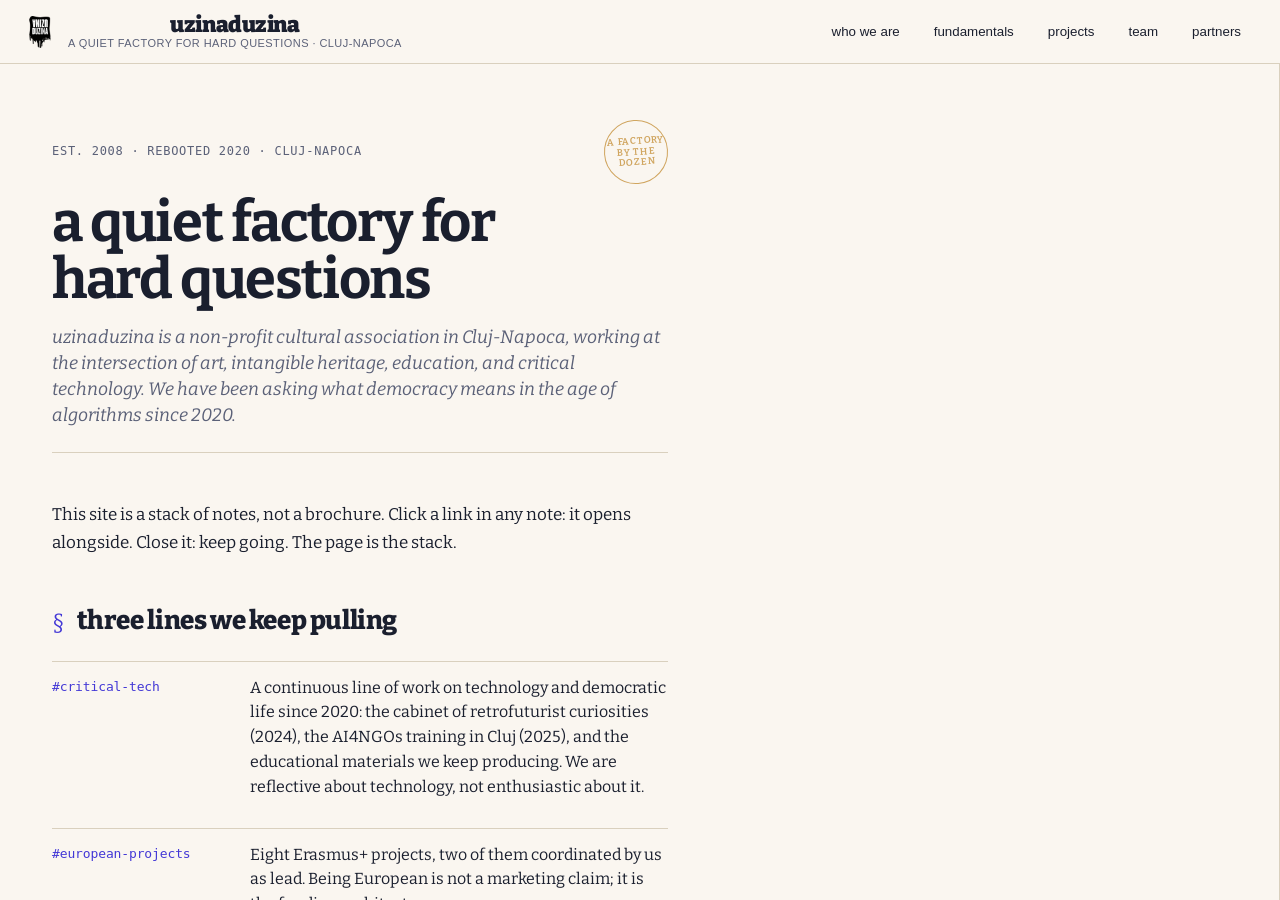
==== commit 0af47dd1: "Per-note slideshow: sticky right column + admin image manager Adds a 240px sticky right column on an" ====
--- a/index.html
+++ b/index.html
@@ -4,8 +4,23 @@
 <meta charset="utf-8">
 <meta name="viewport" content="width=device-width, initial-scale=1">
 <title>uzinaduzina · a quiet factory for hard questions</title>
-<meta name="description" content="uzinaduzina is a non-profit cultural association in Cluj-Napoca, working at the intersection of art, intangible heritage, education, and critical technology. Five years of work on AI and democracy, 17 European projects, 11 partners across six countries.">
+<meta name="description" content="uzinaduzina is a non-profit cultural association in Cluj-Napoca, working at the intersection of art, intangible heritage, education, and critical technology. Five years of work on AI and democracy, 18 projects, partners across seven countries.">
 <link rel="canonical" href="https://uzinaduzina.org/">
+
+<!-- Agent discoverability (RFC 8288 link relations, RFC 9727 api-catalog,
+     llms.txt, content/ markdown source). Re-stated here as <link> tags so
+     agents fetching only the HTML can find the discovery endpoints without
+     parsing response headers. -->
+<link rel="api-catalog" href="/.well-known/api-catalog" type="application/linkset+json">
+<link rel="https://agentskills.io/discovery" href="/.well-known/agent-skills/index.json" type="application/json" title="Agent Skills Discovery v0.2">
+<link rel="https://modelcontextprotocol.io/server-card" href="/.well-known/mcp/server-card.json" type="application/json" title="MCP Server Card">
+<link rel="oauth-protected-resource" href="/.well-known/oauth-protected-resource" type="application/json" title="OAuth Protected Resource Metadata (declares the site as public)">
+<link rel="oauth-authorization-server" href="/.well-known/oauth-authorization-server" type="application/json" title="OAuth 2.0 AS Metadata (no flows; for discoverability only)">
+<link rel="openid-configuration" href="/.well-known/openid-configuration" type="application/json" title="OpenID Connect Discovery (no flows; for discoverability only)">
+<link rel="service-doc" href="/DOCUMENTATION.md" type="text/markdown" title="Site documentation">
+<link rel="describedby" href="/llms.txt" type="text/plain" title="llms.txt index for LLMs">
+<link rel="alternate" href="/content/" type="text/markdown" title="Markdown source for every editorial note">
+<link rel="sitemap" href="/sitemap.xml" type="application/xml">
 <script>
 // Suppress benign ResizeObserver loop warning (browser-internal, not user code).
 window.addEventListener('error', (e) => {
@@ -52,5 +67,9 @@
 <script src="assets/data.js"></script>
 <script src="notes.js"></script>
 <script src="app.js"></script>
+
+<!-- Cloudflare Web Analytics -->
+<script defer src='https://static.cloudflareinsights.com/beacon.min.js' data-cf-beacon='{"token": "b98bdca098a2416d8d7efee95dc265e8"}'></script>
+<!-- End Cloudflare Web Analytics -->
 </body>
 </html>
--- a/assets/site.css
+++ b/assets/site.css
@@ -84,7 +84,7 @@
   padding: 8px 14px;
   background: transparent;
   border: 1px solid transparent;
-  border-radius: 999px;
+  border-radius: 2px;
   cursor: pointer;
   color: var(--ink);
   transition: background var(--dur-fast) var(--ease-out);
@@ -117,7 +117,7 @@
     width: 38px;
     height: 38px;
     border: 1px solid var(--rule);
-    border-radius: 999px;
+    border-radius: 2px;
     background: var(--bg-paper);
     color: var(--ink);
     display: grid;
@@ -162,7 +162,7 @@
     gap: 9px;
     padding: 9px 10px;
     border: 1px solid transparent;
-    border-radius: var(--radius-3);
+    border-radius: 2px;
     background: transparent;
     color: var(--ink);
     font-family: var(--font-display);
@@ -532,7 +532,7 @@
 
 .note-title {
   font-family: var(--font-display);
-  font-weight: 900;
+  font-weight: 700;
   font-size: clamp(36px, 4.6vw, 56px);
   line-height: 1.02;
   letter-spacing: -0.025em;
@@ -574,7 +574,7 @@
   padding: 12px 18px 12px 22px;
   background: var(--ink);
   color: var(--bg);
-  border-radius: var(--radius-3);
+  border-radius: 2px;
   font-family: var(--font-display);
   font-weight: 600;
   font-size: 16px;
@@ -586,7 +586,12 @@
 }
 .note-nav-next:hover {
   background: var(--accent);
+  color: var(--bg);
   transform: translateX(2px);
+}
+.note-nav-next:hover .lbl,
+.note-nav-next:hover .arr {
+  color: var(--bg);
 }
 .note-nav-next .lbl {
   text-transform: lowercase;
@@ -657,6 +662,99 @@
 .note[data-accent="ochre"] .note-depth { background: var(--ochre); }
 .note[data-accent="green"] .note-depth { background: var(--green); }
 .note:first-child .note-depth { display: none; }
+
+/* ============ SLIDESHOW (per-note sticky right column) ============ */
+
+/* When a note has images, body + slideshow share a two-column grid. */
+.note-inner.has-slideshow .note-grid {
+  display: grid;
+  grid-template-columns: minmax(0, 1fr) 240px;
+  gap: 32px;
+  align-items: start;
+}
+
+.note-slideshow {
+  position: sticky;
+  top: 16px;
+  display: flex;
+  flex-direction: column;
+  gap: 8px;
+  align-self: start;
+}
+
+.note-slideshow .slideshow-stage {
+  position: relative;
+  width: 100%;
+  aspect-ratio: 4 / 5;
+  background: var(--bg-paper);
+  border: 1px solid var(--rule);
+  border-radius: 4px;
+  overflow: hidden;
+}
+
+.note-slideshow .slideshow-img {
+  position: absolute;
+  inset: 0;
+  width: 100%;
+  height: 100%;
+  object-fit: cover;
+  opacity: 0;
+  transition: opacity 600ms var(--ease-out);
+}
+.note-slideshow .slideshow-img.is-active { opacity: 1; }
+
+.note-slideshow .slideshow-arrow {
+  position: absolute;
+  top: 50%;
+  transform: translateY(-50%);
+  width: 32px;
+  height: 32px;
+  background: rgba(26, 31, 46, 0.6);
+  color: var(--bg);
+  border: 0;
+  border-radius: 999px;
+  cursor: pointer;
+  font-family: var(--font-display);
+  font-size: 22px;
+  line-height: 1;
+  opacity: 0;
+  transition: opacity 200ms var(--ease-out);
+}
+.note-slideshow .slideshow-arrow.prev { left: 8px; }
+.note-slideshow .slideshow-arrow.next { right: 8px; }
+.note-slideshow:hover .slideshow-arrow { opacity: 1; }
+.note-slideshow .slideshow-arrow:hover { background: var(--ink); }
+
+.note-slideshow .slideshow-dots {
+  display: flex;
+  justify-content: center;
+  gap: 6px;
+}
+.note-slideshow .slideshow-dot {
+  width: 8px;
+  height: 8px;
+  padding: 0;
+  border: 1px solid var(--rule);
+  border-radius: 999px;
+  background: transparent;
+  cursor: pointer;
+  transition: background 150ms var(--ease-out), border-color 150ms var(--ease-out);
+}
+.note-slideshow .slideshow-dot.is-active {
+  background: var(--ink);
+  border-color: var(--ink);
+}
+
+@media (max-width: 900px) {
+  .note-inner.has-slideshow .note-grid {
+    grid-template-columns: 1fr;
+  }
+  .note-slideshow {
+    position: static;
+    order: -1;
+  }
+  .note-slideshow .slideshow-stage { aspect-ratio: 16 / 10; }
+}
 
 /* ============ BODY BLOCKS ============ */
 
